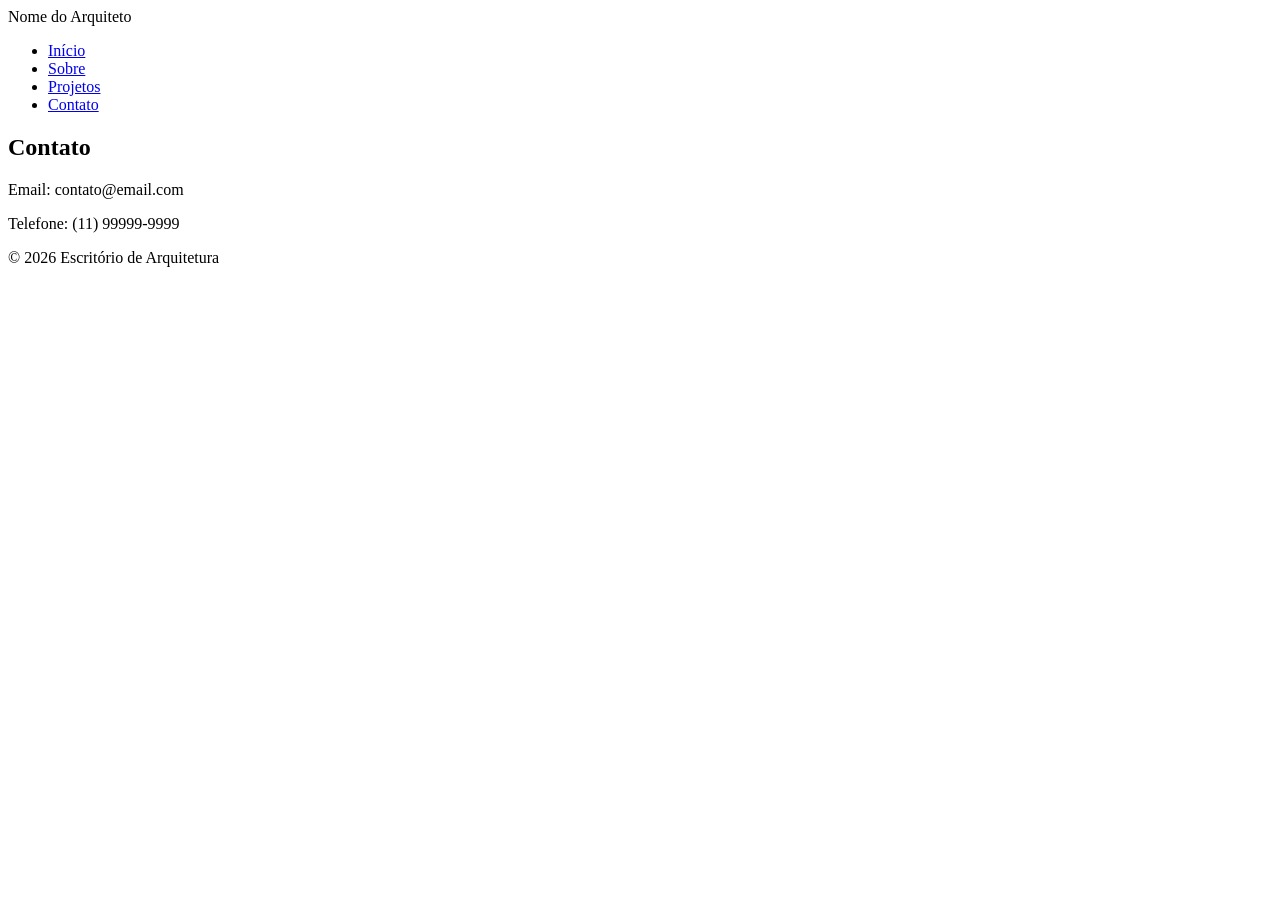
==== contato.html @ 59190f86 "Create contato.html" ====
<!DOCTYPE html>
<html lang="pt-br">

<head>

<meta charset="UTF-8">
<meta name="viewport" content="width=device-width, initial-scale=1.0">

<title>Contato</title>

<link rel="stylesheet" href="css/style.css">

</head>

<body>

<header class="header">

<div class="container header-content">

<div class="logo">Nome do Arquiteto</div>

<nav class="main-nav">

<ul>
<li><a href="index.html">Início</a></li>
<li><a href="sobre.html">Sobre</a></li>
<li><a href="projetos.html">Projetos</a></li>
<li><a href="contato.html">Contato</a></li>
</ul>

</nav>

</div>

</header>


<section>

<div class="container">

<h2 class="section-title">Contato</h2>

<p>Email: contato@email.com</p>

<p>Telefone: (11) 99999-9999</p>

</div>

</section>


<footer class="footer">

<p>© 2026 Escritório de Arquitetura</p>

</footer>

</body>

</html>
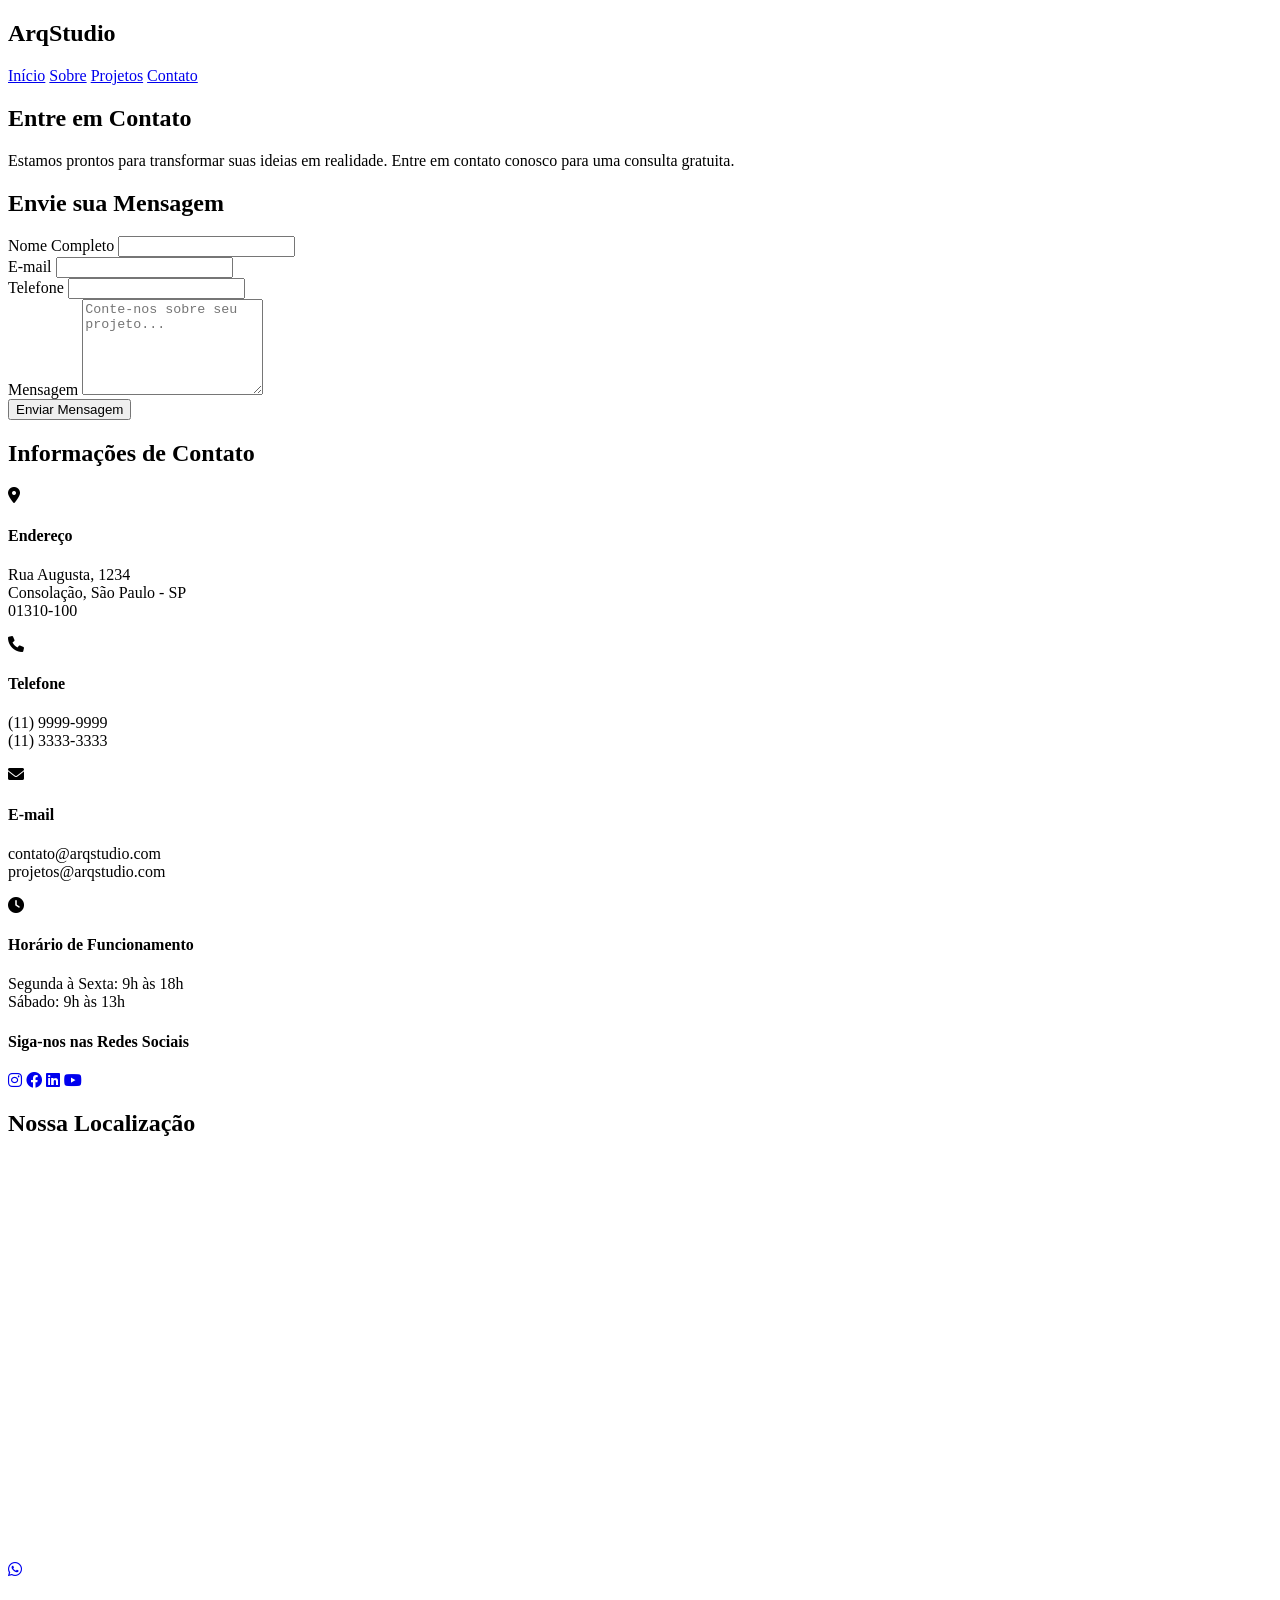
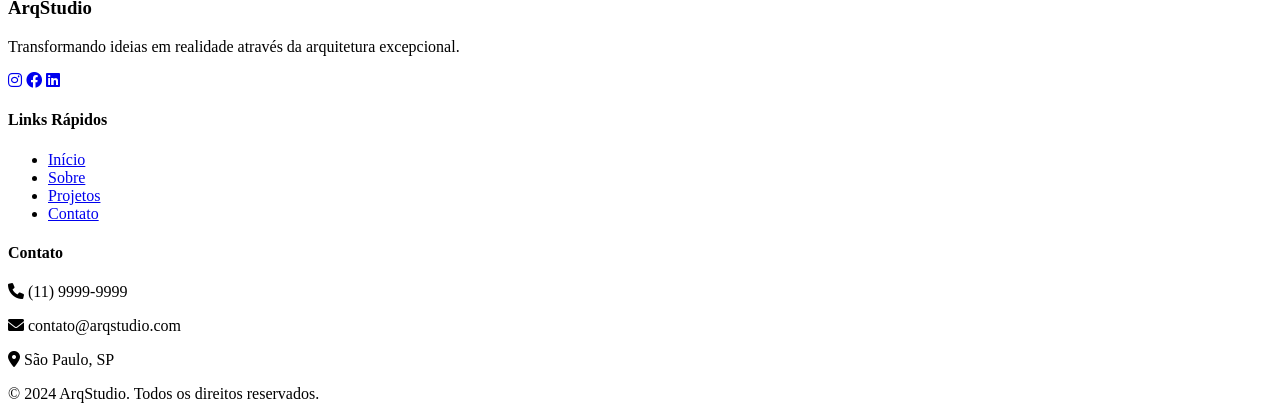
==== commit d8c7e022: "Update contato.html" ====
--- a/contato.html
+++ b/contato.html
@@ -1,62 +1,190 @@
+
 <!DOCTYPE html>
-<html lang="pt-br">
+<html lang="pt-BR">
+<head>
+    <meta charset="UTF-8">
+    <meta name="viewport" content="width=device-width, initial-scale=1.0">
+    <title>Contato - ArqStudio</title>
+    <link rel="stylesheet" href="css/styles.css">
+    <link href="https://fonts.googleapis.com/css2?family=Poppins:wght@300;400;500;600;700&display=swap" rel="stylesheet">
+    <link rel="stylesheet" href="https://cdnjs.cloudflare.com/ajax/libs/font-awesome/6.0.0/css/all.min.css">
+</head>
+<body>
+    <!-- Header -->
+    <header class="header">
+        <nav class="navbar">
+            <div class="nav-container">
+                <div class="nav-logo">
+                    <h2>ArqStudio</h2>
+                </div>
+                <div class="nav-menu">
+                    <a href="index.html" class="nav-link">Início</a>
+                    <a href="sobre.html" class="nav-link">Sobre</a>
+                    <a href="projetos.html" class="nav-link">Projetos</a>
+                    <a href="contato.html" class="nav-link active">Contato</a>
+                </div>
+                <div class="nav-toggle">
+                    <span class="bar"></span>
+                    <span class="bar"></span>
+                    <span class="bar"></span>
+                </div>
+            </div>
+        </nav>
+    </header>
 
-<head>
+    <!-- Contact Hero -->
+    <section class="contact-hero">
+        <div class="container">
+            <div class="contact-content fade-in">
+                <h1>Entre em Contato</h1>
+                <p>Estamos prontos para transformar suas ideias em realidade. Entre em contato conosco para uma consulta gratuita.</p>
+            </div>
+        </div>
+    </section>
 
-<meta charset="UTF-8">
-<meta name="viewport" content="width=device-width, initial-scale=1.0">
+    <!-- Contact Main -->
+    <section class="contact-main">
+        <div class="container">
+            <div class="contact-grid">
+                <!-- Contact Form -->
+                <div class="contact-form slide-in-left">
+                    <h2>Envie sua Mensagem</h2>
+                    <form id="contactForm">
+                        <div class="form-group">
+                            <label for="name">Nome Completo</label>
+                            <input type="text" id="name" name="name" required>
+                        </div>
+                        <div class="form-group">
+                            <label for="email">E-mail</label>
+                            <input type="email" id="email" name="email" required>
+                        </div>
+                        <div class="form-group">
+                            <label for="phone">Telefone</label>
+                            <input type="tel" id="phone" name="phone" required>
+                        </div>
+                        <div class="form-group">
+                            <label for="message">Mensagem</label>
+                            <textarea id="message" name="message" rows="6" required placeholder="Conte-nos sobre seu projeto..."></textarea>
+                        </div>
+                        <button type="submit" class="btn-primary">Enviar Mensagem</button>
+                    </form>
+                </div>
 
-<title>Contato</title>
+                <!-- Contact Info -->
+                <div class="contact-info-section slide-in-right">
+                    <h2>Informações de Contato</h2>
+                    <div class="contact-details">
+                        <div class="contact-item">
+                            <div class="contact-icon">
+                                <i class="fas fa-map-marker-alt"></i>
+                            </div>
+                            <div class="contact-text">
+                                <h4>Endereço</h4>
+                                <p>Rua Augusta, 1234<br>Consolação, São Paulo - SP<br>01310-100</p>
+                            </div>
+                        </div>
+                        <div class="contact-item">
+                            <div class="contact-icon">
+                                <i class="fas fa-phone"></i>
+                            </div>
+                            <div class="contact-text">
+                                <h4>Telefone</h4>
+                                <p>(11) 9999-9999<br>(11) 3333-3333</p>
+                            </div>
+                        </div>
+                        <div class="contact-item">
+                            <div class="contact-icon">
+                                <i class="fas fa-envelope"></i>
+                            </div>
+                            <div class="contact-text">
+                                <h4>E-mail</h4>
+                                <p>contato@arqstudio.com<br>projetos@arqstudio.com</p>
+                            </div>
+                        </div>
+                        <div class="contact-item">
+                            <div class="contact-icon">
+                                <i class="fas fa-clock"></i>
+                            </div>
+                            <div class="contact-text">
+                                <h4>Horário de Funcionamento</h4>
+                                <p>Segunda à Sexta: 9h às 18h<br>Sábado: 9h às 13h</p>
+                            </div>
+                        </div>
+                    </div>
+                    
+                    <div class="social-contact">
+                        <h4>Siga-nos nas Redes Sociais</h4>
+                        <div class="social-links">
+                            <a href="#" class="social-link"><i class="fab fa-instagram"></i></a>
+                            <a href="#" class="social-link"><i class="fab fa-facebook"></i></a>
+                            <a href="#" class="social-link"><i class="fab fa-linkedin"></i></a>
+                            <a href="#" class="social-link"><i class="fab fa-youtube"></i></a>
+                        </div>
+                    </div>
+                </div>
+            </div>
+        </div>
+    </section>
 
-<link rel="stylesheet" href="css/style.css">
+    <!-- Map Section -->
+    <section class="map-section">
+        <div class="container">
+            <h2 class="section-title">Nossa Localização</h2>
+            <div class="map-container slide-up">
+                <iframe 
+                    src="https://www.google.com/maps/embed?pb=!1m18!1m12!1m3!1d3657.197543962995!2d-46.65230098402194!3d-23.558426384691063!2m3!1f0!2f0!3f0!3m2!1i1024!2i768!4f13.1!3m3!1m2!1s0x94ce59c8da0aa315%3A0xd59f9431f2c9776a!2sR.%20Augusta%2C%201234%20-%20Consola%C3%A7%C3%A3o%2C%20S%C3%A3o%20Paulo%20-%20SP%2C%2001310-100!5e0!3m2!1spt!2sbr!4v1635789012345!5m2!1spt!2sbr" 
+                    width="100%" 
+                    height="400" 
+                    style="border:0;" 
+                    allowfullscreen="" 
+                    loading="lazy">
+                </iframe>
+            </div>
+        </div>
+    </section>
 
-</head>
+    <!-- WhatsApp Button -->
+    <a href="https://wa.me/5511999999999" class="whatsapp-btn" target="_blank">
+        <i class="fab fa-whatsapp"></i>
+    </a>
 
-<body>
+    <!-- Footer -->
+    <footer class="footer">
+        <div class="container">
+            <div class="footer-content">
+                <div class="footer-section">
+                    <h3>ArqStudio</h3>
+                    <p>Transformando ideias em realidade através da arquitetura excepcional.</p>
+                    <div class="social-links">
+                        <a href="#"><i class="fab fa-instagram"></i></a>
+                        <a href="#"><i class="fab fa-facebook"></i></a>
+                        <a href="#"><i class="fab fa-linkedin"></i></a>
+                    </div>
+                </div>
+                <div class="footer-section">
+                    <h4>Links Rápidos</h4>
+                    <ul>
+                        <li><a href="index.html">Início</a></li>
+                        <li><a href="sobre.html">Sobre</a></li>
+                        <li><a href="projetos.html">Projetos</a></li>
+                        <li><a href="contato.html">Contato</a></li>
+                    </ul>
+                </div>
+                <div class="footer-section">
+                    <h4>Contato</h4>
+                    <div class="contact-info">
+                        <p><i class="fas fa-phone"></i> (11) 9999-9999</p>
+                        <p><i class="fas fa-envelope"></i> contato@arqstudio.com</p>
+                        <p><i class="fas fa-map-marker-alt"></i> São Paulo, SP</p>
+                    </div>
+                </div>
+            </div>
+            <div class="footer-bottom">
+                <p>&copy; 2024 ArqStudio. Todos os direitos reservados.</p>
+            </div>
+        </div>
+    </footer>
 
-<header class="header">
-
-<div class="container header-content">
-
-<div class="logo">Nome do Arquiteto</div>
-
-<nav class="main-nav">
-
-<ul>
-<li><a href="index.html">Início</a></li>
-<li><a href="sobre.html">Sobre</a></li>
-<li><a href="projetos.html">Projetos</a></li>
-<li><a href="contato.html">Contato</a></li>
-</ul>
-
-</nav>
-
-</div>
-
-</header>
-
-
-<section>
-
-<div class="container">
-
-<h2 class="section-title">Contato</h2>
-
-<p>Email: contato@email.com</p>
-
-<p>Telefone: (11) 99999-9999</p>
-
-</div>
-
-</section>
-
-
-<footer class="footer">
-
-<p>© 2026 Escritório de Arquitetura</p>
-
-</footer>
-
+    <script src="js/script.js"></script>
 </body>
-
 </html>
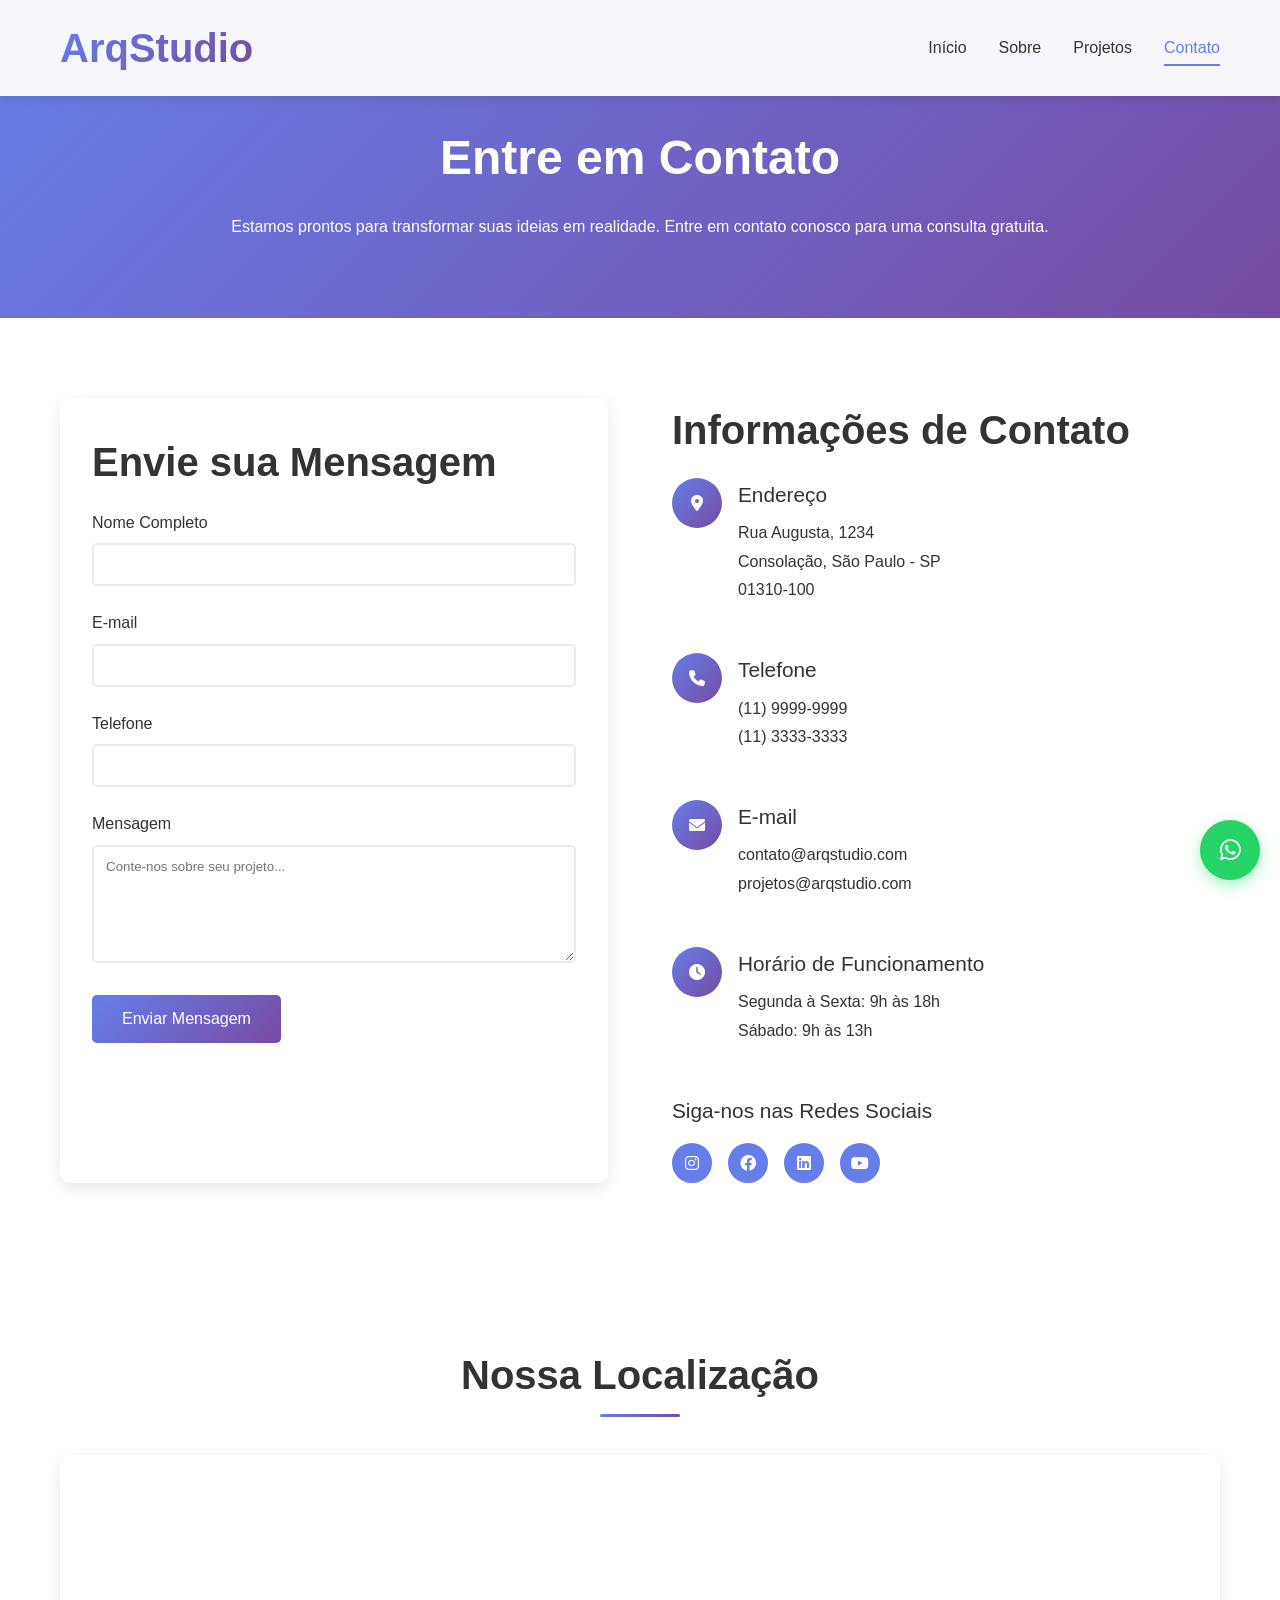
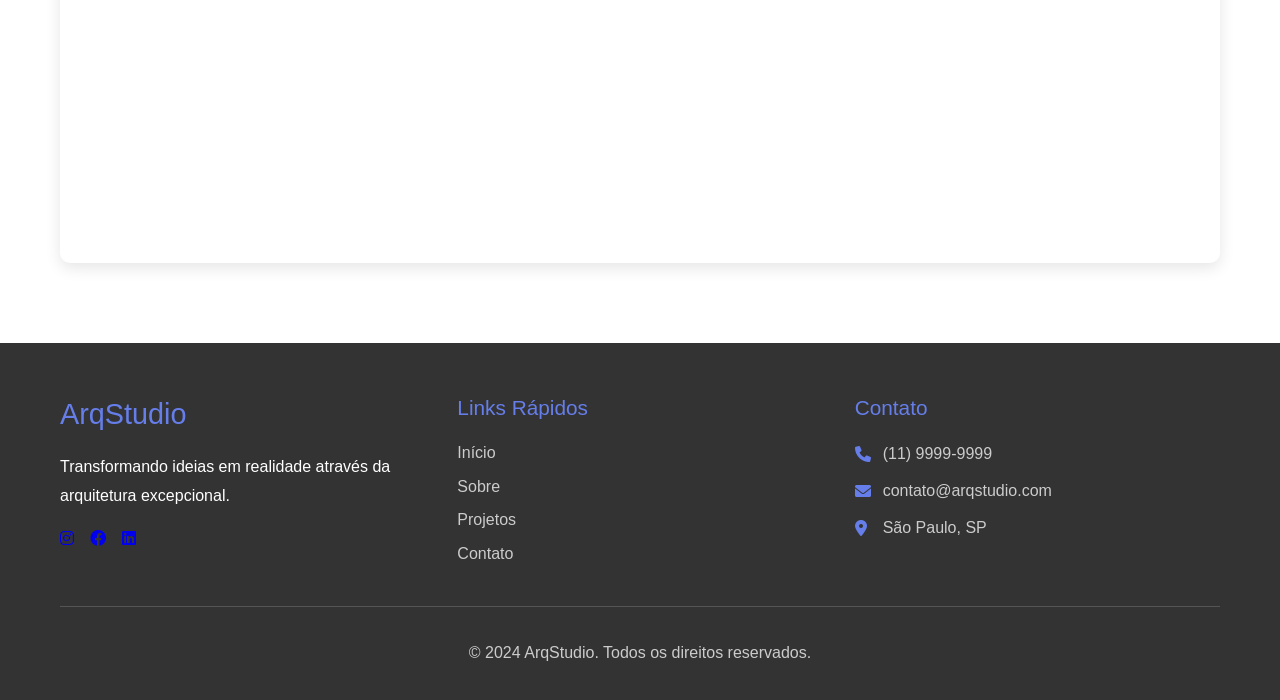
==== commit ffd24e98: "Update contato.html" ====
--- a/contato.html
+++ b/contato.html
@@ -5,7 +5,7 @@
     <meta charset="UTF-8">
     <meta name="viewport" content="width=device-width, initial-scale=1.0">
     <title>Contato - ArqStudio</title>
-    <link rel="stylesheet" href="css/styles.css">
+    <link rel="stylesheet" href="css/style.css">
     <link href="https://fonts.googleapis.com/css2?family=Poppins:wght@300;400;500;600;700&display=swap" rel="stylesheet">
     <link rel="stylesheet" href="https://cdnjs.cloudflare.com/ajax/libs/font-awesome/6.0.0/css/all.min.css">
 </head>
--- a/css/style.css
+++ b/css/style.css
@@ -0,0 +1,914 @@
+/* Reset e Base Styles */
+* {
+    margin: 0;
+    padding: 0;
+    box-sizing: border-box;
+}
+
+body {
+    font-family: 'Poppins', sans-serif;
+    line-height: 1.6;
+    color: #333;
+    overflow-x: hidden;
+}
+
+.container {
+    max-width: 1200px;
+    margin: 0 auto;
+    padding: 0 20px;
+}
+
+/* Tipografia */
+h1 {
+    font-size: 3rem;
+    font-weight: 700;
+    margin-bottom: 1rem;
+}
+
+h2 {
+    font-size: 2.5rem;
+    font-weight: 600;
+    margin-bottom: 1rem;
+}
+
+h3 {
+    font-size: 1.8rem;
+    font-weight: 500;
+    margin-bottom: 1rem;
+}
+
+h4 {
+    font-size: 1.3rem;
+    font-weight: 500;
+    margin-bottom: 0.5rem;
+}
+
+p {
+    margin-bottom: 1rem;
+    font-size: 1rem;
+    line-height: 1.8;
+}
+
+/* Botões */
+.btn-primary, .btn-secondary {
+    display: inline-block;
+    padding: 15px 30px;
+    text-decoration: none;
+    border-radius: 5px;
+    font-weight: 500;
+    transition: all 0.3s ease;
+    cursor: pointer;
+    border: none;
+    font-family: inherit;
+    font-size: 1rem;
+}
+
+.btn-primary {
+    background: linear-gradient(135deg, #667eea 0%, #764ba2 100%);
+    color: white;
+}
+
+.btn-primary:hover {
+    transform: translateY(-2px);
+    box-shadow: 0 10px 20px rgba(102, 126, 234, 0.4);
+}
+
+.btn-secondary {
+    background: transparent;
+    color: #667eea;
+    border: 2px solid #667eea;
+}
+
+.btn-secondary:hover {
+    background: #667eea;
+    color: white;
+    transform: translateY(-2px);
+}
+
+/* Header e Navegação */
+.header {
+    position: fixed;
+    top: 0;
+    left: 0;
+    width: 100%;
+    background: rgba(255, 255, 255, 0.95);
+    backdrop-filter: blur(10px);
+    z-index: 1000;
+    box-shadow: 0 2px 10px rgba(0, 0, 0, 0.1);
+}
+
+.navbar {
+    padding: 1rem 0;
+}
+
+.nav-container {
+    display: flex;
+    justify-content: space-between;
+    align-items: center;
+    max-width: 1200px;
+    margin: 0 auto;
+    padding: 0 20px;
+}
+
+.nav-logo h2 {
+    background: linear-gradient(135deg, #667eea 0%, #764ba2 100%);
+    -webkit-background-clip: text;
+    -webkit-text-fill-color: transparent;
+    background-clip: text;
+    margin: 0;
+}
+
+.nav-menu {
+    display: flex;
+    gap: 2rem;
+}
+
+.nav-link {
+    text-decoration: none;
+    color: #333;
+    font-weight: 500;
+    transition: all 0.3s ease;
+    position: relative;
+}
+
+.nav-link:hover,
+.nav-link.active {
+    color: #667eea;
+}
+
+.nav-link::after {
+    content: '';
+    position: absolute;
+    bottom: -5px;
+    left: 0;
+    width: 0;
+    height: 2px;
+    background: #667eea;
+    transition: width 0.3s ease;
+}
+
+.nav-link:hover::after,
+.nav-link.active::after {
+    width: 100%;
+}
+
+.nav-toggle {
+    display: none;
+    flex-direction: column;
+    cursor: pointer;
+}
+
+.bar {
+    width: 25px;
+    height: 3px;
+    background: #333;
+    margin: 3px 0;
+    transition: 0.3s;
+}
+
+/* Hero Section */
+.hero {
+    min-height: 100vh;
+    display: flex;
+    align-items: center;
+    background: linear-gradient(135deg, #667eea 0%, #764ba2 100%);
+    color: white;
+    position: relative;
+    overflow: hidden;
+}
+
+.hero-content {
+    flex: 1;
+    z-index: 2;
+    padding: 2rem;
+}
+
+.hero-text h1 span {
+    color: #ffd700;
+}
+
+.hero-text p {
+    font-size: 1.2rem;
+    margin-bottom: 2rem;
+    opacity: 0.9;
+}
+
+.hero-image {
+    flex: 1;
+    position: relative;
+}
+
+.hero-image img {
+    width: 100%;
+    height: 100vh;
+    object-fit: cover;
+    border-radius: 20px 0 0 20px;
+}
+
+/* Seções Gerais */
+section {
+    padding: 80px 0;
+}
+
+.section-title {
+    text-align: center;
+    margin-bottom: 3rem;
+    position: relative;
+}
+
+.section-title::after {
+    content: '';
+    position: absolute;
+    bottom: -10px;
+    left: 50%;
+    transform: translateX(-50%);
+    width: 80px;
+    height: 3px;
+    background: linear-gradient(135deg, #667eea 0%, #764ba2 100%);
+    border-radius: 2px;
+}
+
+/* Services Section */
+.services {
+    background: #f8f9fa;
+}
+
+.services-grid {
+    display: grid;
+    grid-template-columns: repeat(auto-fit, minmax(300px, 1fr));
+    gap: 2rem;
+}
+
+.service-card {
+    background: white;
+    padding: 2rem;
+    border-radius: 10px;
+    box-shadow: 0 5px 15px rgba(0, 0, 0, 0.1);
+    text-align: center;
+    transition: all 0.3s ease;
+}
+
+.service-card:hover {
+    transform: translateY(-5px);
+    box-shadow: 0 15px 30px rgba(0, 0, 0, 0.15);
+}
+
+.service-icon {
+    width: 80px;
+    height: 80px;
+    background: linear-gradient(135deg, #667eea 0%, #764ba2 100%);
+    border-radius: 50%;
+    display: flex;
+    align-items: center;
+    justify-content: center;
+    margin: 0 auto 1rem;
+    color: white;
+    font-size: 2rem;
+}
+
+/* Gallery Preview */
+.gallery-grid {
+    display: grid;
+    grid-template-columns: repeat(auto-fit, minmax(280px, 1fr));
+    gap: 2rem;
+    margin-bottom: 3rem;
+}
+
+.gallery-item {
+    position: relative;
+    border-radius: 10px;
+    overflow: hidden;
+    aspect-ratio: 1;
+}
+
+.gallery-item img {
+    width: 100%;
+    height: 100%;
+    object-fit: cover;
+    transition: transform 0.3s ease;
+}
+
+.gallery-item:hover img {
+    transform: scale(1.1);
+}
+
+.gallery-overlay {
+    position: absolute;
+    bottom: 0;
+    left: 0;
+    right: 0;
+    background: linear-gradient(transparent, rgba(0, 0, 0, 0.8));
+    color: white;
+    padding: 2rem;
+    transform: translateY(100%);
+    transition: transform 0.3s ease;
+}
+
+.gallery-item:hover .gallery-overlay {
+    transform: translateY(0);
+}
+
+.gallery-button {
+    text-align: center;
+}
+
+/* About Styles */
+.about-hero, .projects-hero, .contact-hero {
+    padding-top: 120px;
+    padding-bottom: 60px;
+    background: linear-gradient(135deg, #667eea 0%, #764ba2 100%);
+    color: white;
+    text-align: center;
+}
+
+.about-content h1, .projects-content h1, .contact-content h1 {
+    margin-bottom: 1rem;
+}
+
+.lead {
+    font-size: 1.3rem;
+    opacity: 0.9;
+}
+
+.about-grid {
+    display: grid;
+    grid-template-columns: 1fr 1fr;
+    gap: 4rem;
+    align-items: center;
+}
+
+.about-image img {
+    width: 100%;
+    border-radius: 10px;
+    box-shadow: 0 15px 30px rgba(0, 0, 0, 0.2);
+}
+
+.stats {
+    display: flex;
+    gap: 2rem;
+    margin-top: 2rem;
+}
+
+.stat-item {
+    text-align: center;
+}
+
+.stat-item h3 {
+    color: #667eea;
+    font-size: 2.5rem;
+    margin-bottom: 0.5rem;
+}
+
+/* Values Section */
+.values {
+    background: #f8f9fa;
+}
+
+.values-grid {
+    display: grid;
+    grid-template-columns: repeat(auto-fit, minmax(250px, 1fr));
+    gap: 2rem;
+}
+
+.value-card {
+    background: white;
+    padding: 2rem;
+    border-radius: 10px;
+    box-shadow: 0 5px 15px rgba(0, 0, 0, 0.1);
+    text-align: center;
+    transition: all 0.3s ease;
+}
+
+.value-card:hover {
+    transform: translateY(-5px);
+}
+
+.value-icon {
+    width: 60px;
+    height: 60px;
+    background: linear-gradient(135deg, #667eea 0%, #764ba2 100%);
+    border-radius: 50%;
+    display: flex;
+    align-items: center;
+    justify-content: center;
+    margin: 0 auto 1rem;
+    color: white;
+    font-size: 1.5rem;
+}
+
+/* Team/Philosophy Section */
+.team {
+    text-align: center;
+}
+
+.philosophy-content {
+    max-width: 800px;
+    margin: 0 auto;
+}
+
+.philosophy-text {
+    font-size: 1.4rem;
+    font-style: italic;
+    margin-bottom: 2rem;
+    color: #555;
+}
+
+.philosophy-author {
+    margin-top: 2rem;
+}
+
+.philosophy-author h4 {
+    color: #667eea;
+}
+
+/* Projects Styles */
+.projects-filter {
+    background: #f8f9fa;
+    padding: 2rem 0;
+}
+
+.filter-buttons {
+    display: flex;
+    justify-content: center;
+    flex-wrap: wrap;
+    gap: 1rem;
+}
+
+.filter-btn {
+    padding: 10px 20px;
+    border: 2px solid #667eea;
+    background: transparent;
+    color: #667eea;
+    border-radius: 25px;
+    cursor: pointer;
+    transition: all 0.3s ease;
+    font-family: inherit;
+}
+
+.filter-btn:hover,
+.filter-btn.active {
+    background: #667eea;
+    color: white;
+}
+
+.projects-grid {
+    display: grid;
+    grid-template-columns: repeat(auto-fit, minmax(350px, 1fr));
+    gap: 2rem;
+}
+
+.project-item {
+    border-radius: 10px;
+    overflow: hidden;
+    box-shadow: 0 5px 15px rgba(0, 0, 0, 0.1);
+    transition: all 0.3s ease;
+}
+
+.project-item:hover {
+    transform: translateY(-5px);
+    box-shadow: 0 15px 30px rgba(0, 0, 0, 0.2);
+}
+
+.project-image {
+    position: relative;
+    aspect-ratio: 4/3;
+    overflow: hidden;
+}
+
+.project-image img {
+    width: 100%;
+    height: 100%;
+    object-fit: cover;
+    transition: transform 0.3s ease;
+}
+
+.project-item:hover .project-image img {
+    transform: scale(1.1);
+}
+
+.project-overlay {
+    position: absolute;
+    bottom: 0;
+    left: 0;
+    right: 0;
+    background: linear-gradient(transparent, rgba(0, 0, 0, 0.9));
+    color: white;
+    padding: 2rem;
+    transform: translateY(100%);
+    transition: transform 0.3s ease;
+}
+
+.project-item:hover .project-overlay {
+    transform: translateY(0);
+}
+
+.project-details {
+    font-size: 0.9rem;
+    opacity: 0.8;
+}
+
+/* CTA Section */
+.cta {
+    background: linear-gradient(135deg, #667eea 0%, #764ba2 100%);
+    color: white;
+    text-align: center;
+}
+
+.cta-content h2 {
+    margin-bottom: 1rem;
+}
+
+/* Contact Styles */
+.contact-grid {
+    display: grid;
+    grid-template-columns: 1fr 1fr;
+    gap: 4rem;
+}
+
+.contact-form {
+    background: white;
+    padding: 2rem;
+    border-radius: 10px;
+    box-shadow: 0 5px 15px rgba(0, 0, 0, 0.1);
+}
+
+.form-group {
+    margin-bottom: 1.5rem;
+}
+
+.form-group label {
+    display: block;
+    margin-bottom: 0.5rem;
+    font-weight: 500;
+    color: #333;
+}
+
+.form-group input,
+.form-group textarea {
+    width: 100%;
+    padding: 12px;
+    border: 2px solid #e9ecef;
+    border-radius: 5px;
+    font-family: inherit;
+    transition: border-color 0.3s ease;
+}
+
+.form-group input:focus,
+.form-group textarea:focus {
+    outline: none;
+    border-color: #667eea;
+}
+
+.contact-details {
+    margin-bottom: 2rem;
+}
+
+.contact-item {
+    display: flex;
+    align-items: flex-start;
+    margin-bottom: 2rem;
+}
+
+.contact-icon {
+    width: 50px;
+    height: 50px;
+    background: linear-gradient(135deg, #667eea 0%, #764ba2 100%);
+    border-radius: 50%;
+    display: flex;
+    align-items: center;
+    justify-content: center;
+    color: white;
+    margin-right: 1rem;
+    flex-shrink: 0;
+}
+
+.contact-text h4 {
+    margin-bottom: 0.5rem;
+    color: #333;
+}
+
+.social-contact {
+    margin-top: 2rem;
+}
+
+.social-links {
+    display: flex;
+    gap: 1rem;
+    margin-top: 1rem;
+}
+
+.social-link {
+    width: 40px;
+    height: 40px;
+    background: #667eea;
+    color: white;
+    border-radius: 50%;
+    display: flex;
+    align-items: center;
+    justify-content: center;
+    text-decoration: none;
+    transition: all 0.3s ease;
+}
+
+.social-link:hover {
+    background: #764ba2;
+    transform: translateY(-2px);
+}
+
+/* Map Section */
+.map-container {
+    border-radius: 10px;
+    overflow: hidden;
+    box-shadow: 0 5px 15px rgba(0, 0, 0, 0.1);
+}
+
+.map-container iframe {
+    width: 100%;
+    height: 400px;
+    border: none;
+}
+
+/* WhatsApp Button */
+.whatsapp-btn {
+    position: fixed;
+    bottom: 20px;
+    right: 20px;
+    width: 60px;
+    height: 60px;
+    background: #25D366;
+    border-radius: 50%;
+    display: flex;
+    align-items: center;
+    justify-content: center;
+    color: white;
+    font-size: 1.5rem;
+    text-decoration: none;
+    box-shadow: 0 5px 15px rgba(37, 211, 102, 0.4);
+    transition: all 0.3s ease;
+    z-index: 1000;
+    animation: pulse 2s infinite;
+}
+
+.whatsapp-btn:hover {
+    transform: scale(1.1);
+    color: white;
+}
+
+@keyframes pulse {
+    0% {
+        box-shadow: 0 0 0 0 rgba(37, 211, 102, 0.7);
+    }
+    70% {
+        box-shadow: 0 0 0 10px rgba(37, 211, 102, 0);
+    }
+    100% {
+        box-shadow: 0 0 0 0 rgba(37, 211, 102, 0);
+    }
+}
+
+/* Footer */
+.footer {
+    background: #333;
+    color: white;
+    padding: 3rem 0 1rem;
+}
+
+.footer-content {
+    display: grid;
+    grid-template-columns: repeat(auto-fit, minmax(250px, 1fr));
+    gap: 2rem;
+    margin-bottom: 2rem;
+}
+
+.footer-section h3,
+.footer-section h4 {
+    margin-bottom: 1rem;
+    color: #667eea;
+}
+
+.footer-section ul {
+    list-style: none;
+}
+
+.footer-section ul li {
+    margin-bottom: 0.5rem;
+}
+
+.footer-section ul li a {
+    color: #ccc;
+    text-decoration: none;
+    transition: color 0.3s ease;
+}
+
+.footer-section ul li a:hover {
+    color: white;
+}
+
+.contact-info p {
+    display: flex;
+    align-items: center;
+    margin-bottom: 0.5rem;
+    color: #ccc;
+}
+
+.contact-info i {
+    margin-right: 0.5rem;
+    color: #667eea;
+    width: 20px;
+}
+
+.footer-bottom {
+    text-align: center;
+    padding-top: 2rem;
+    border-top: 1px solid #555;
+    color: #ccc;
+}
+
+/* Animações */
+.fade-in {
+    opacity: 0;
+    animation: fadeIn 1s ease forwards;
+}
+
+.slide-up {
+    opacity: 0;
+    transform: translateY(30px);
+    animation: slideUp 0.8s ease forwards;
+}
+
+.slide-in-left {
+    opacity: 0;
+    transform: translateX(-50px);
+    animation: slideInLeft 0.8s ease forwards;
+}
+
+.slide-in-right {
+    opacity: 0;
+    transform: translateX(50px);
+    animation: slideInRight 0.8s ease forwards;
+}
+
+@keyframes fadeIn {
+    to {
+        opacity: 1;
+    }
+}
+
+@keyframes slideUp {
+    to {
+        opacity: 1;
+        transform: translateY(0);
+    }
+}
+
+@keyframes slideInLeft {
+    to {
+        opacity: 1;
+        transform: translateX(0);
+    }
+}
+
+@keyframes slideInRight {
+    to {
+        opacity: 1;
+        transform: translateX(0);
+    }
+}
+
+/* Responsive Design */
+@media (max-width: 768px) {
+    .nav-menu {
+        position: fixed;
+        left: -100%;
+        top: 70px;
+        flex-direction: column;
+        background-color: white;
+        width: 100%;
+        text-align: center;
+        transition: 0.3s;
+        box-shadow: 0 10px 27px rgba(0, 0, 0, 0.05);
+        padding: 2rem 0;
+    }
+
+    .nav-menu.active {
+        left: 0;
+    }
+
+    .nav-toggle {
+        display: flex;
+    }
+
+    .nav-toggle.active .bar:nth-child(2) {
+        opacity: 0;
+    }
+
+    .nav-toggle.active .bar:nth-child(1) {
+        transform: translateY(8px) rotate(45deg);
+    }
+
+    .nav-toggle.active .bar:nth-child(3) {
+        transform: translateY(-8px) rotate(-45deg);
+    }
+
+    .hero {
+        flex-direction: column;
+        text-align: center;
+        padding: 120px 0 0;
+    }
+
+    .hero-image {
+        order: -1;
+        height: 50vh;
+    }
+
+    .hero-image img {
+        height: 100%;
+        border-radius: 0;
+    }
+
+    h1 {
+        font-size: 2.5rem;
+    }
+
+    h2 {
+        font-size: 2rem;
+    }
+
+    .about-grid,
+    .contact-grid {
+        grid-template-columns: 1fr;
+        gap: 2rem;
+    }
+
+    .stats {
+        flex-direction: column;
+        gap: 1rem;
+    }
+
+    .services-grid,
+    .values-grid {
+        grid-template-columns: 1fr;
+    }
+
+    .gallery-grid,
+    .projects-grid {
+        grid-template-columns: 1fr;
+    }
+
+    .filter-buttons {
+        justify-content: center;
+    }
+
+    .filter-btn {
+        font-size: 0.9rem;
+        padding: 8px 16px;
+    }
+
+    section {
+        padding: 60px 0;
+    }
+}
+
+@media (max-width: 480px) {
+    .container {
+        padding: 0 15px;
+    }
+
+    h1 {
+        font-size: 2rem;
+    }
+
+    h2 {
+        font-size: 1.8rem;
+    }
+
+    .btn-primary,
+    .btn-secondary {
+        padding: 12px 24px;
+        font-size: 0.9rem;
+    }
+
+    .hero-text p {
+        font-size: 1rem;
+    }
+
+    .service-card,
+    .value-card {
+        padding: 1.5rem;
+    }
+
+    .contact-form {
+        padding: 1.5rem;
+    }
+
+    .whatsapp-btn {
+        width: 50px;
+        height: 50px;
+        font-size: 1.2rem;
+    }
+
+    .footer-content {
+        grid-template-columns: 1fr;
+        text-align: center;
+    }
+}
